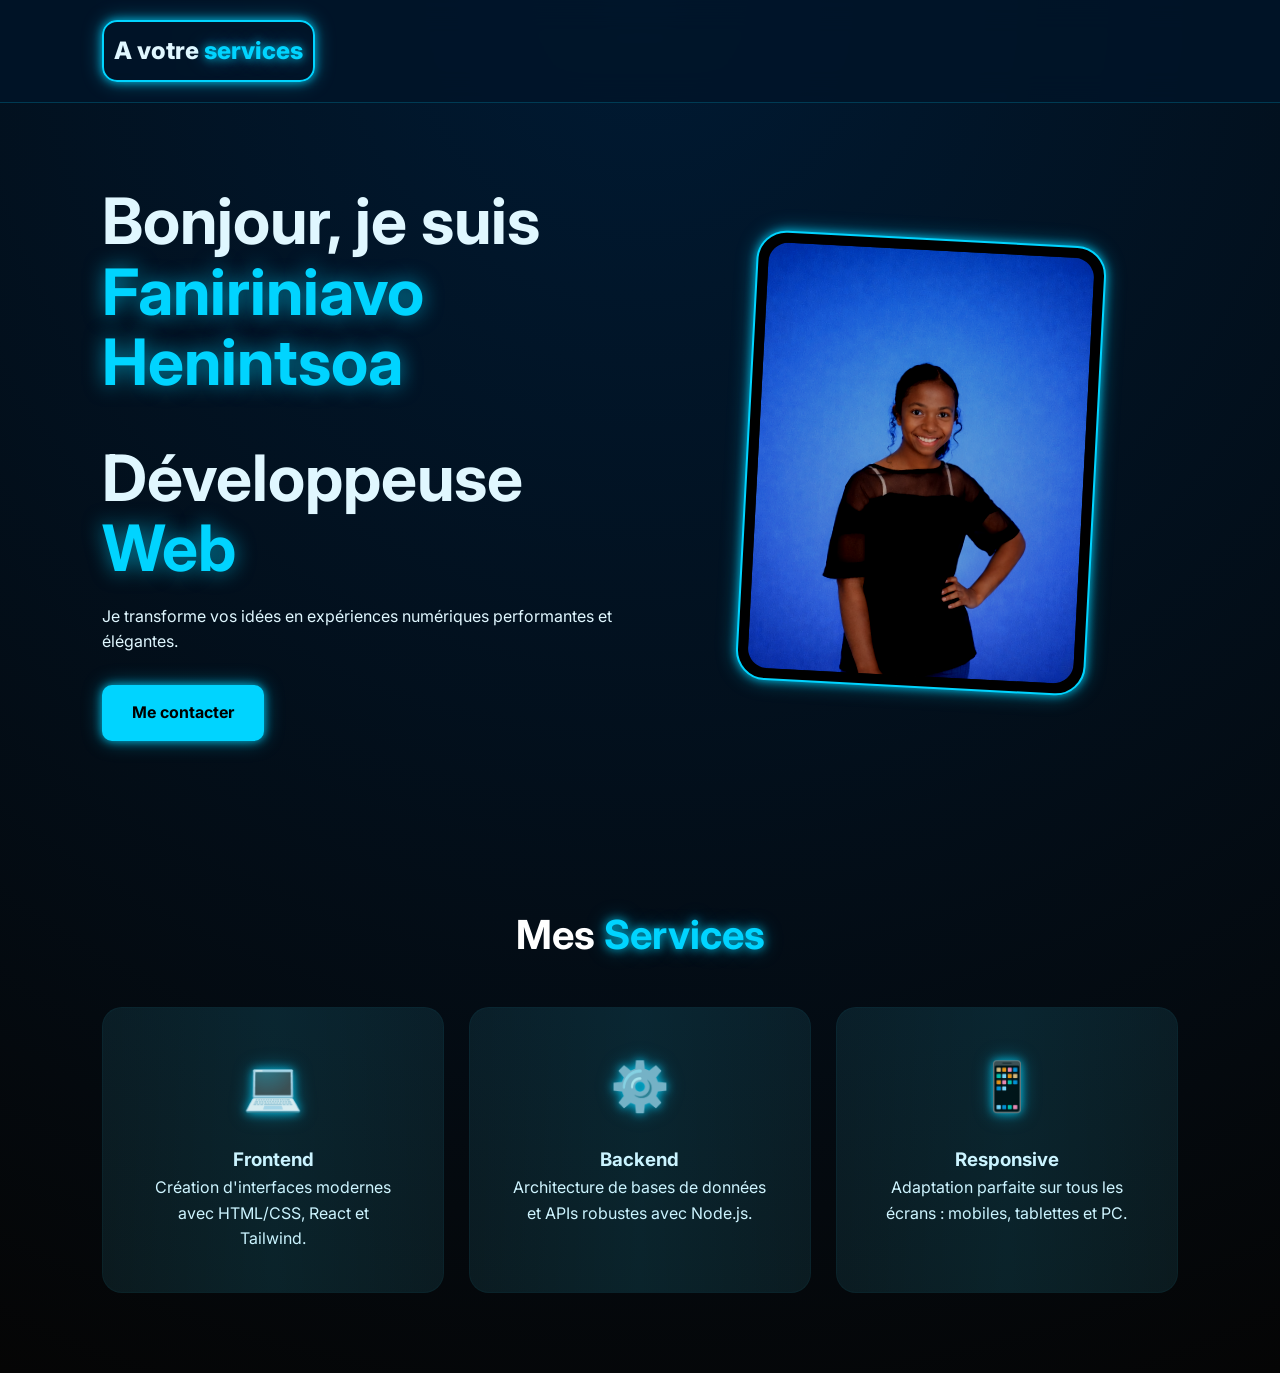
==== index.html @ 5eda79c6 "Add files via upload" ====
<!DOCTYPE html>
<html lang="en">
<head>
    <meta charset="UTF-8">
    <meta name="viewport" content="width=device-width, initial-scale=1.0">
    <title>mon portfolio</title>
</head>
<body>
    <!DOCTYPE html>
<html lang="fr">
<head>
    <meta charset="UTF-8">
    <meta name="viewport" content="width=device-width, initial-scale=1.0">
    <title>Dev Portfolio | Moderne</title>
    <link rel="stylesheet" href="style2.css">
    <link href="https://fonts.googleapis.com/css2?family=Inter:wght@300;400;600;800&display=swap" rel="stylesheet">
</head>
<body>

    <nav class="navbar">
        <div class="logo">A votre <span>services</span></div>
        
        
    </nav>

    <header class="hero" id="accueil">
        <div class="hero-text">
            <h1>Bonjour, je suis <span>Faniriniavo Henintsoa</span></h1>
            <br>
            <h1>Développeuse <span>Web</span></h1>
            <p>Je transforme vos idées en expériences numériques performantes et élégantes.</p>
         <div class="hero-btns">
                <a href="./contact.html" class="btn-primary">Me contacter</a>
                
            </div>
        </div>

        <div class="hero-image-container">
            <div class="main-photo-card">
                <img src="./ChatGPT Image 21 févr. 2026, 10_23_17.png" alt="Ma Photo de Profil">
               
            </div>
        </div>
    </header>

    <section class="services" id="services">
        <h2 class="title">Mes <span>Services</span></h2>
        <div class="grid-services">
            <div class="card">
                <div class="icon">💻</div>
                <h3>Frontend</h3>
                <p>Création d'interfaces modernes avec HTML/CSS, React et Tailwind.</p>
            </div>
            <div class="card">
                <div class="icon">⚙️</div>
                <h3>Backend</h3>
                <p>Architecture de bases de données et APIs robustes avec Node.js.</p>
            </div>
            <div class="card">
                <div class="icon">📱</div>
                <h3>Responsive</h3>
                <p>Adaptation parfaite sur tous les écrans : mobiles, tablettes et PC.</p>
            </div>
        </div>
    </section>

   

</body>
</html>
    
</body>
</html>
---- style2.css ----
/* Variables de couleurs - Style NÉON BLEU */
:root {
    --primary: #00d4ff; /* Bleu cyan néon */
    --secondary: #0055ff; /* Bleu profond */
    --bg-dark: #050505; /* Noir profond pour le contraste */
    --text-light: #e0f7ff;
    --glass: rgba(0, 20, 40, 0.8);
    --neon-glow: 0 0 10px rgba(0, 212, 255, 0.8), 0 0 20px rgba(0, 212, 255, 0.4);
}

* {
    margin: 0;
    padding: 0;
    box-sizing: border-box;
    font-family: 'Inter', sans-serif;
}

body {
    background: radial-gradient(circle at top, #001a33 0%, #050505 100%);
    color: var(--text-light);
    line-height: 1.6;
    overflow-x: hidden;
}

/* Navigation */
.navbar {
    display: flex;
    justify-content: space-between;
    align-items: center;
    padding: 20px 8%;
    background: var(--glass);
    border-bottom: 1px solid rgba(0, 212, 255, 0.2);
    backdrop-filter: blur(15px);
    position: sticky;
    top: 0;
    z-index: 1000;
}

.logo { 
    font-size: 1.5rem; 
    font-weight: 800; 
    border: 2px solid var(--primary);
    box-shadow: var(--neon-glow);
    border-radius: 15px; 
    padding: 10px; 
}
.logo span { color: var(--primary); text-shadow: var(--neon-glow); }

.nav-links { display: flex; list-style: none; gap: 30px; }
.nav-links a { 
    text-decoration: none; 
    color: var(--text-light); 
    font-weight: 500; 
    transition: 0.3s;
}
.nav-links a:hover { color: var(--primary); text-shadow: var(--neon-glow); }

.btn-contact {
    background: transparent;
    color: var(--primary);
    border: 2px solid var(--primary);
    box-shadow: var(--neon-glow);
    padding: 10px 20px;
    border-radius: 50px;
    cursor: pointer;
    font-weight: bold;
    text-transform: uppercase;
}

/* Hero Section */
.hero {
    display: flex;
    align-items: center;
    padding: 80px 8%;
    min-height: 80vh;
    gap: 50px;
}

.hero-text { flex: 1; }
.hero-text h1 { font-size: 4rem; line-height: 1.1; margin-bottom: 20px; }
.hero-text span {
    color: var(--primary);
    text-shadow: 0 0 20px rgba(0, 212, 255, 0.6);
}

.hero-btns { display: flex; gap: 15px; margin-top: 30px;text-align: center;
   }
.btn-primary { 
    background: var(--primary); 
    color: #000; 
    border: none; 
    padding: 15px 30px; 
    border-radius: 10px; 
    cursor: pointer; 
    font-weight: bold;
    box-shadow: var(--neon-glow);
    text-decoration: none;
}
.btn-secondary { 
    background: transparent; 
    border: 1px solid var(--primary); 
    color: var(--primary);
    padding: 15px 30px; 
    border-radius: 10px; 
    cursor: pointer; 
}

/* PHOTO DE PROFIL */
.hero-image-container { flex: 1; display: flex; justify-content: center; }
.main-photo-card {
    width: 350px;
    height: 450px;
    background: #000;
    border: 2px solid var(--primary);
    box-shadow: var(--neon-glow);
    border-radius: 30px;
    padding: 10px;
    position: relative;
    transform: rotate(3deg);
}

.main-photo-card img {
    width: 100%;
    height: 100%;
    object-fit: cover;
    border-radius: 20px;
    filter: brightness(0.8) contrast(1.2);
    object-position: center top;
}

.floating-badge {
    position: absolute;
    bottom: 20px;
    right: -20px;
    background: var(--bg-dark);
    color: var(--primary);
    border: 1px solid var(--primary);
    padding: 10px 20px;
    border-radius: 50px;
    box-shadow: var(--neon-glow);
    font-weight: bold;
}

/* Services */
.services, .portfolio { padding: 80px 8%; text-align: center; }
.title { font-size: 2.5rem; margin-bottom: 40px; color: #fff; }
.title span { color: var(--primary); text-shadow: var(--neon-glow); }

.grid-services {
    display: grid;
    grid-template-columns: repeat(auto-fit, minmax(280px, 1fr));
    gap: 25px;
}

.card {
    background: rgba(255, 255, 255, 0.03);
    border: 1px solid rgba(0, 212, 255, 0.1);
    padding: 40px;
    border-radius: 20px;
    transition: 0.3s;
}

.card:hover { 
    transform: translateY(-10px); 
    border-color: var(--primary);
    box-shadow: 0 0 30px rgba(0, 212, 255, 0.2);
}

.icon { 
    font-size: 3rem; 
    margin-bottom: 20px; 
    color: var(--primary);
    text-shadow: var(--neon-glow);
}

/* Portfolio */
.grid-portfolio {
    display: grid;
    grid-template-columns: repeat(auto-fit, minmax(400px, 1fr));
    gap: 30px;
}

.project-box {
    position: relative;
    border-radius: 20px;
    overflow: hidden;
    height: 300px;
    border: 1px solid rgba(0, 212, 255, 0.2);
}

.project-box img { width: 100%; height: 100%; object-fit: cover; }

.project-overlay {
    position: absolute;
    bottom: 0;
    left: 0;
    width: 100%;
    height: 100%;
    background: linear-gradient(transparent, rgba(0, 10, 30, 0.95));
    display: flex;
    flex-direction: column;
    justify-content: flex-end;
    padding: 30px;
    color: var(--primary);
    opacity: 0;
    transition: 0.4s;
}

.project-box:hover .project-overlay { opacity: 1; }

/* Responsive */
@media (max-width: 900px) {
    .hero { flex-direction: column; text-align: center; padding-top: 40px; }
    .hero-text h1 { font-size: 2.5rem; }
    .hero-btns { justify-content: center; }
    .main-photo-card { width: 280px; height: 350px; }
}
@keyframes float {
    0% { transform: rotate(3deg) translateY(0px); }
    50% { transform: rotate(1deg) translateY(-20px); }
    100% { transform: rotate(3deg) translateY(0px); }
}

.main-photo-card {
    animation: float 6s infinite ease-in-out;
    transition: transform 0.5s cubic-bezier(0.175, 0.885, 0.32, 1.275);
}

.main-photo-card:hover {
    transform: rotate(0deg) scale(1.05); /* S'aligne et grossit au survol */
    animation-play-state: paused; /* S'arrête quand on regarde la photo */
}
@keyframes pulse-glow {
    0% { box-shadow: 0 0 10px rgba(0, 212, 255, 0.6); }
    50% { box-shadow: 0 0 25px rgba(0, 212, 255, 0.9), 0 0 40px rgba(0, 212, 255, 0.4); }
    100% { box-shadow: 0 0 10px rgba(0, 212, 255, 0.6); }
}

.logo, .btn-primary, .floating-badge {
    animation: pulse-glow 3s infinite ease-in-out;
}
.project-box img {
    transition: transform 0.8s scale(1.1);
}

.project-box:hover img {
    transform: scale(1.1); /* Zoom léger sur l'image */
}

.project-overlay {
    backdrop-filter: blur(0px);
    transition: all 0.4s ease;
}

.project-box:hover .project-overlay {
    opacity: 1;
    backdrop-filter: blur(8px); /* Floute l'arrière-plan au survol */
}
.card {
    position: relative;
    overflow: hidden;
}

.card::before {
    content: '';
    position: absolute;
    top: -50%;
    left: -50%;
    width: 200%;
    height: 200%;
    background: linear-gradient(45deg, transparent, rgba(0, 212, 255, 0.1), transparent);
    transform: rotate(45deg);
    transition: 0.8s;
}

.card:hover::before {
    left: 100%;
    top: 100%;
}
/* --- PAGE CONTACT STYLES --- */

.contact-container {
    padding: 100px 8%;
    display: flex;
    flex-direction: column;
    align-items: center;
    min-height: 100vh;
}

.contact-wrapper {
    display: grid;
    grid-template-columns: 1fr 1.5fr;
    gap: 50px;
    width: 100%;
    max-width: 1100px;
    margin-top: 50px;
}

/* --- COLONNE INFOS (GAUCHE) --- */
.contact-info h3 {
    font-size: 2rem;
    margin-bottom: 20px;
    color: var(--primary);
    text-shadow: var(--neon-glow);
}

.contact-info p {
    margin-bottom: 30px;
    color: rgba(224, 247, 255, 0.7);
}

.info-item {
    display: flex;
    align-items: center;
    gap: 15px;
    margin-bottom: 20px;
    font-size: 1.1rem;
    padding: 15px;
    background: rgba(255, 255, 255, 0.05);
    border-radius: 12px;
    border: 1px solid rgba(0, 212, 255, 0.1);
    transition: 0.3s;
}

.info-item:hover {
    border-color: var(--primary);
    box-shadow: var(--neon-glow);
    transform: translateX(10px);
}

/* --- FORMULAIRE GLASSMORPHISM (DROITE) --- */
.contact-form {
    background: var(--glass);
    padding: 40px;
    border-radius: 25px;
    border: 1px solid rgba(0, 212, 255, 0.2);
    backdrop-filter: blur(20px);
    box-shadow: 0 10px 30px rgba(0, 0, 0, 0.5);
    display: flex;
    flex-direction: column;
    gap: 20px;
}

.contact-form input, 
.contact-form select, 
.contact-form textarea {
    width: 100%;
    padding: 15px;
    background: rgba(255, 255, 255, 0.05);
    border: 1px solid rgba(0, 212, 255, 0.2);
    border-radius: 10px;
    color: white;
    font-size: 1rem;
    outline: none;
    transition: 0.3s;
}

/* Effet au clic sur les champs */
.contact-form input:focus, 
.contact-form textarea:focus {
    border-color: var(--primary);
    background: rgba(0, 212, 255, 0.05);
    box-shadow: 0 0 15px rgba(0, 212, 255, 0.3);
}

.contact-form textarea {
    height: 150px;
    resize: none;
}

/* Animation du bouton d'envoi */
.btn-submit {
    background: var(--primary);
    color: #000;
    padding: 18px;
    border: none;
    border-radius: 12px;
    font-weight: 800;
    text-transform: uppercase;
    cursor: pointer;
    letter-spacing: 1px;
    transition: 0.4s;
    box-shadow: var(--neon-glow);
}

.btn-submit:hover {
    transform: scale(1.02);
    filter: brightness(1.2);
    box-shadow: 0 0 30px rgba(0, 212, 255, 0.6);
}

/* --- RESPONSIVE --- */
@media (max-width: 850px) {
    .contact-wrapper {
        grid-template-columns: 1fr;
    }
    .contact-info {
        text-align: center;
    }
    .info-item {
        justify-content: center;
    }
}
.hehe{
     background: var(--primary); 
    color: #000; 
    border: none; 
    padding: 15px 30px; 
    border-radius: 10px; 
    cursor: pointer; 
    font-weight: bold;
    box-shadow: var(--neon-glow);
    text-decoration: none;
    display: inline-block;  /* Permet au bouton de garder ses marges */
     margin: 20px auto;      /* Ajoute de l'espace et aide au centrage */
    
   
 
}
.hehe {
    font-size: 5rem; /* Très gros */
    line-height: 1;  /* Évite que le lien ne devienne trop haut */
     /* 1. On fixe la taille du carré bleu */
    width: 80px; 
    height: 50px;
    
    /* 2. On booste la flèche */
    font-size: 60px; 
    
    /* 3. On empêche le bloc de s'étirer */
    display: flex;
    justify-content: center; /* Centre horizontalement */
    align-items: center;     /* Centre verticalement */
    
    /* 4. Esthétique */
    background-color: #00d9ff; /* Ta couleur bleu néon */
    border-radius: 10px;
    text-decoration: none;
    color: black;
    
    /* Optionnel : si la flèche dépasse, on cache ce qui sort */
    overflow: hidden; 
}
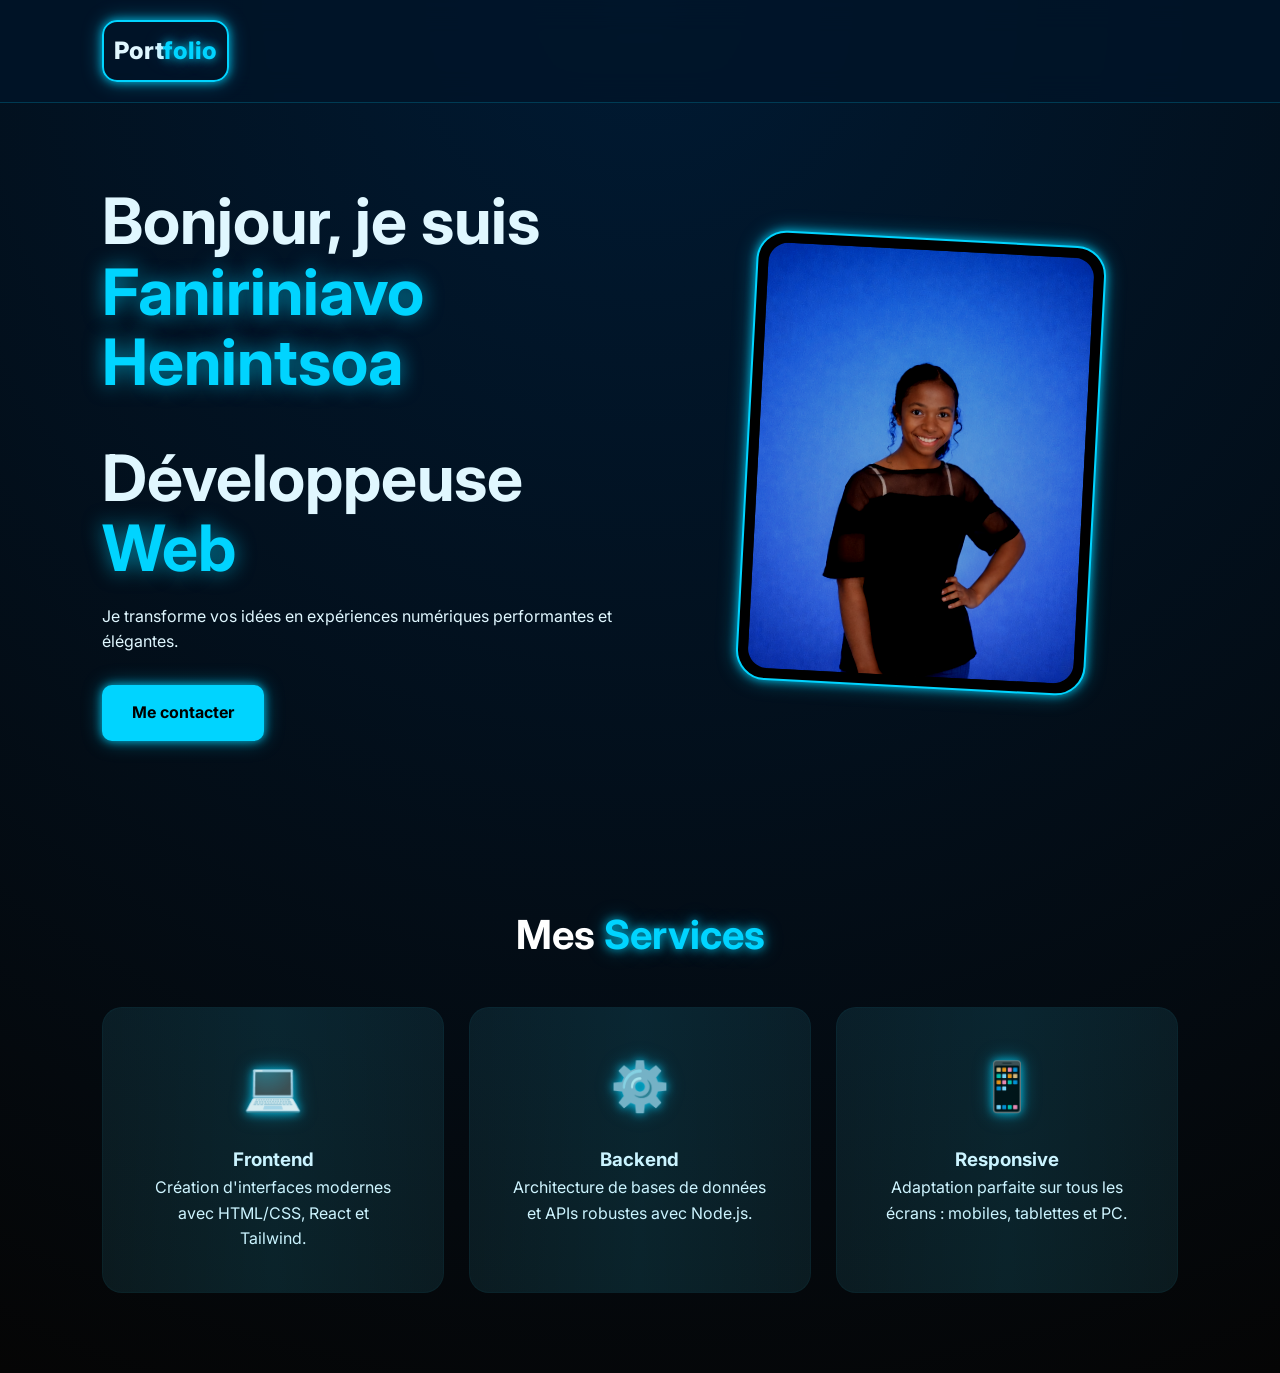
==== commit a4a20c9d: "Update index.html" ====
--- a/index.html
+++ b/index.html
@@ -18,7 +18,7 @@
 <body>
 
     <nav class="navbar">
-        <div class="logo">A votre <span>services</span></div>
+        <div class="logo">Port<span>folio</span></div>
         
         
     </nav>
@@ -70,4 +70,5 @@
 </html>
     
 </body>
-</html>+
+</html>
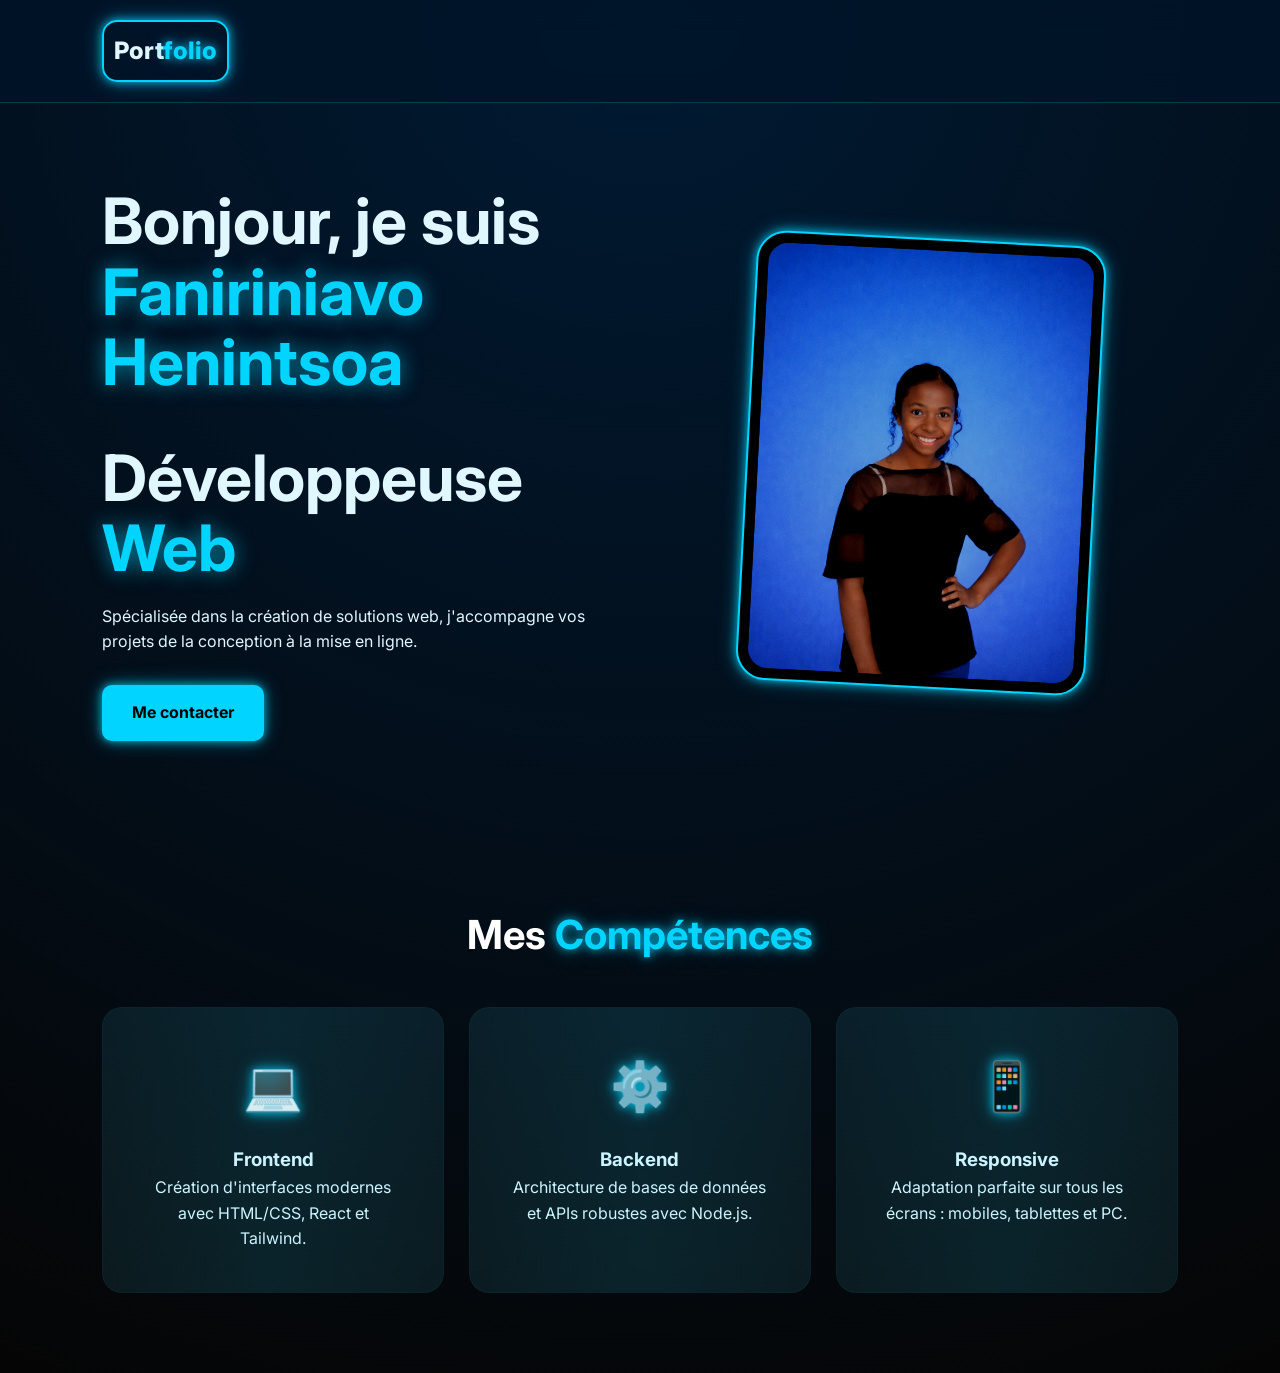
==== commit 46e2d62c: "Update index.html" ====
--- a/index.html
+++ b/index.html
@@ -4,6 +4,7 @@
     <meta charset="UTF-8">
     <meta name="viewport" content="width=device-width, initial-scale=1.0">
     <title>mon portfolio</title>
+    
 </head>
 <body>
     <!DOCTYPE html>
@@ -28,7 +29,7 @@
             <h1>Bonjour, je suis <span>Faniriniavo Henintsoa</span></h1>
             <br>
             <h1>Développeuse <span>Web</span></h1>
-            <p>Je transforme vos idées en expériences numériques performantes et élégantes.</p>
+            <p>Spécialisée dans la création de solutions web, j'accompagne vos projets de la conception à la mise en ligne.</p>
          <div class="hero-btns">
                 <a href="./contact.html" class="btn-primary">Me contacter</a>
                 
@@ -44,7 +45,7 @@
     </header>
 
     <section class="services" id="services">
-        <h2 class="title">Mes <span>Services</span></h2>
+        <h2 class="title">Mes <span>Compétences</span></h2>
         <div class="grid-services">
             <div class="card">
                 <div class="icon">💻</div>
